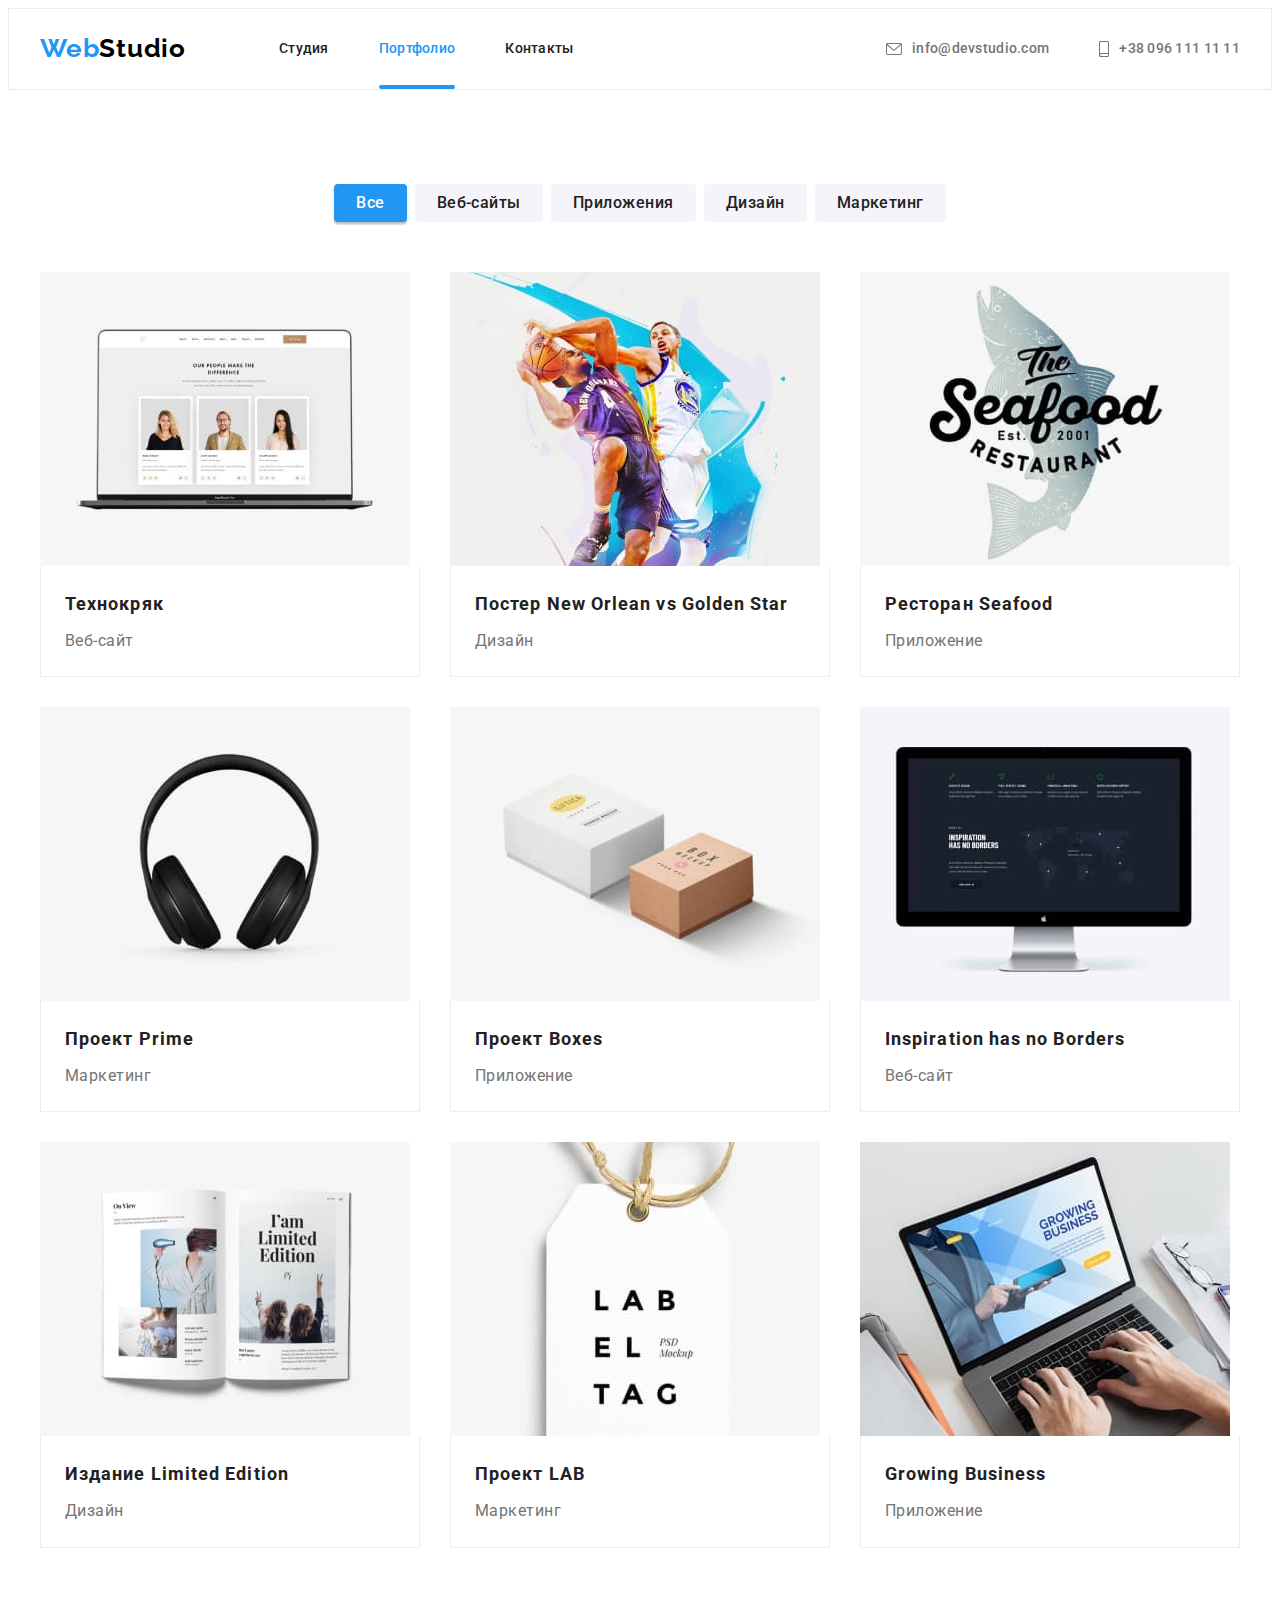
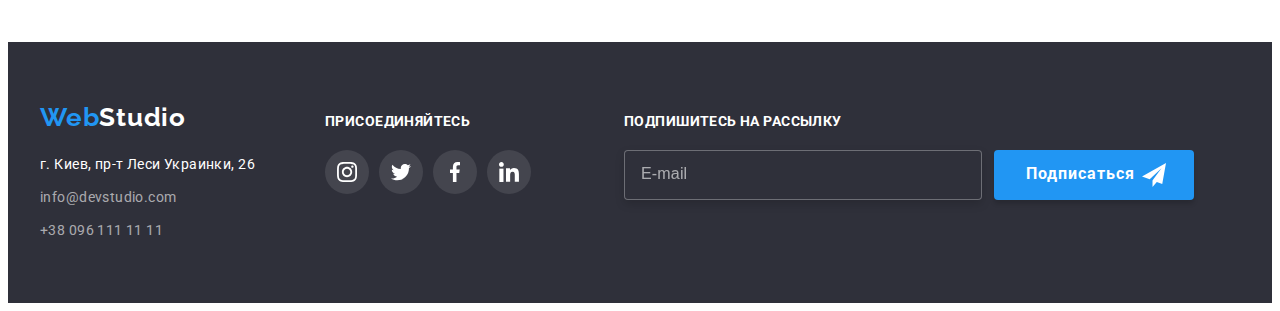
==== portfolio.html @ 841af029 "Homework 7" ====
<!DOCTYPE html>
<html lang="ru">
  <head>
    <meta charset="UTF-8" />
    <meta http-equiv="X-UA-Compatible" content="IE=edge" />
    <meta name="viewport" content="width=device-width, initial-scale=1.0" />
    <title>Портфолио</title>
    <link rel="preconnect" href="https://fonts.googleapis.com" />
    <link rel="preconnect" href="https://fonts.gstatic.com" crossorigin />
    <link
      href="https://fonts.googleapis.com/css2?family=Raleway:wght@700&family=Roboto:wght@400;500;700;900&display=swap"
      rel="stylesheet"
    />
    <link
      rel="stylesheet"
      href="https://cdnjs.cloudflare.com/ajax/libs/modern-normalize/1.1.0/modern-normalize.min.css"
      integrity="sha512-wpPYUAdjBVSE4KJnH1VR1HeZfpl1ub8YT/NKx4PuQ5NmX2tKuGu6U/JRp5y+Y8XG2tV+wKQpNHVUX03MfMFn9Q=="
      crossorigin="anonymous"
      referrerpolicy="no-referrer"
    />
    <link rel="stylesheet" href="./css/main.min.css" />
  </head>
  <body class="page">
    <!--Шапка страницы-->
    <header class="header-page">
      <div class="container header-container">
        <nav class="navigation">
          <a href="" class="logo header__logo link" lang="en"
            >Web<span class="header__logo accent">Studio</span></a
          >
          <ul class="site-nav list">
            <li class="site-nav__item">
              <a href="./index.html" class="site-nav__link link">Студия</a>
            </li>
            <li class="site-nav__item">
              <a href="" class="site-nav__link link current">Портфолио</a>
            </li>
            <li class="site-nav__item">
              <a href="" class="site-nav__link link">Контакты</a>
            </li>
          </ul>
        </nav>
        <ul class="contact list">
          <li class="contact__item">
            <a class="contact__link" href="mailto:info@devstudio.com">
              <svg class="contact__icon-nav" width="16" height="12">
                <use href="./images/icons.svg#icon-mail"></use>
              </svg>
              info@devstudio.com
            </a>
          </li>
          <li class="contact__item">
            <a class="contact__link contact-number" href="tel:+380961111111">
              <svg class="contact__icon-nav" width="10" height="16">
                <use href="./images/icons.svg#icon-smartphone"></use>
              </svg>
              +38 096 111 11 11</a
            >
          </li>
        </ul>
      </div>
    </header>

    <!--Кнопки навигации по сайту-->

    <main>
      <section class="portfolio-section section">
        <div class="container">
          <ul class="button-navigation">
            <li class="portfolio-list">
              <button type="button" class="portfolio-button-nav button-current">
                Все
              </button>
            </li>
            <li class="portfolio-list">
              <button type="button" class="portfolio-button-nav">
                Веб-сайты
              </button>
            </li>
            <li class="portfolio-list">
              <button type="button" class="portfolio-button-nav">
                Приложения
              </button>
            </li>
            <li class="portfolio-list">
              <button type="button" class="portfolio-button-nav">Дизайн</button>
            </li>
            <li class="portfolio-list">
              <button type="button" class="portfolio-button-nav">
                Маркетинг
              </button>
            </li>
          </ul>

          <!--Основная часть-->

          <!--Портфолио-->

          <ul class="portfolio list">
            <li class="portfolio-item">
              <a class="portfolio-link" href="">
                <div class="portfolio-list-img-wrapper">
                  <img
                    class="picture"
                    src="./images/portfolio/techno.jpg"
                    alt="Веб-сайт Технокряк"
                    width="370"
                    height="294"
                  />
                  <p class="overlay">
                    Ресурс предлагает комплексные предложения с разным уровнем
                    функционала и сервисов. Все это позволит посетителю получить
                    исчерпывающие сведения о компании или частном лице.
                  </p>
                </div>

                <div class="portfolio-content-wraper">
                  <h3 class="portfolio-title">Технокряк</h3>
                  <p class="portfolio-subtitle">Веб-сайт</p>
                </div>
              </a>
            </li>
            <li class="portfolio-item">
              <a class="portfolio-link" href="">
                <div class="portfolio-list-img-wrapper">
                  <img
                    class="picture"
                    src="./images/portfolio/poster.jpg"
                    alt="Дизайн постера
              Новый Орлеан против Золотой звезды"
                    width="370"
                    height="294"
                  />
                  <p class="overlay">
                    Ресурс предлагает комплексные предложения с разным уровнем
                    функционала и сервисов. Все это позволит посетителю получить
                    исчерпывающие сведения о компании или частном лице.
                  </p>
                </div>

                <div class="portfolio-content-wraper">
                  <h3 class="portfolio-title">
                    Постер New Orlean vs Golden Star
                  </h3>
                  <p class="portfolio-subtitle">Дизайн</p>
                </div>
              </a>
            </li>
            <li class="portfolio-item">
              <a class="portfolio-link" href="">
                <div class="portfolio-list-img-wrapper">
                  <img
                    class="picture"
                    src="./images/portfolio/restaurant.jpg"
                    alt="Логотип
              ресторана"
                    width="370"
                    height="294"
                  />
                  <p class="overlay">
                    Ресурс предлагает комплексные предложения с разным уровнем
                    функционала и сервисов. Все это позволит посетителю получить
                    исчерпывающие сведения о компании или частном лице.
                  </p>
                </div>

                <div class="portfolio-content-wraper">
                  <h3 class="portfolio-title">Ресторан Seafood</h3>
                  <p class="portfolio-subtitle">Приложение</p>
                </div>
              </a>
            </li>
            <li class="portfolio-item">
              <a class="portfolio-link" href="">
                <div class="portfolio-list-img-wrapper">
                  <img
                    class="picture"
                    src="./images/portfolio/project-prime.jpg"
                    alt="Наушники"
                    width="370"
                    height="294"
                  />
                  <p class="overlay">
                    Ресурс предлагает комплексные предложения с разным уровнем
                    функционала и сервисов. Все это позволит посетителю получить
                    исчерпывающие сведения о компании или частном лице.
                  </p>
                </div>

                <div class="portfolio-content-wraper">
                  <h3 class="portfolio-title">Проект Prime</h3>
                  <p class="portfolio-subtitle">Маркетинг</p>
                </div>
              </a>
            </li>
            <li class="portfolio-item">
              <a class="portfolio-link" href="">
                <div class="portfolio-list-img-wrapper">
                  <img
                    class="picture"
                    src="./images/portfolio/project-boxes.jpg"
                    alt="Коробки"
                    width="370"
                    height="294"
                  />
                  <p class="overlay">
                    Ресурс предлагает комплексные предложения с разным уровнем
                    функционала и сервисов. Все это позволит посетителю получить
                    исчерпывающие сведения о компании или частном лице.
                  </p>
                </div>

                <div class="portfolio-content-wraper">
                  <h3 class="portfolio-title">Проект Boxes</h3>
                  <p class="portfolio-subtitle">Приложение</p>
                </div>
              </a>
            </li>
            <li class="portfolio-item">
              <a class="portfolio-link" href="">
                <div class="portfolio-list-img-wrapper">
                  <img
                    class="picture"
                    src="./images/portfolio/inspiration.jpg"
                    alt="Веб-сайт на
              мониторе"
                    width="370"
                    height="294"
                  />
                  <p class="overlay">
                    Ресурс предлагает комплексные предложения с разным уровнем
                    функционала и сервисов. Все это позволит посетителю получить
                    исчерпывающие сведения о компании или частном лице.
                  </p>
                </div>

                <div class="portfolio-content-wraper">
                  <h3 class="portfolio-title">Inspiration has no Borders</h3>
                  <p class="portfolio-subtitle">Веб-сайт</p>
                </div>
              </a>
            </li>
            <li class="portfolio-item">
              <a class="portfolio-link" href="">
                <div class="portfolio-list-img-wrapper">
                  <img
                    class="picture"
                    src="./images/portfolio/limited-edition.jpg"
                    alt="Лимитированое издание"
                    width="370"
                    height="294"
                  />
                  <p class="overlay">
                    Ресурс предлагает комплексные предложения с разным уровнем
                    функционала и сервисов. Все это позволит посетителю получить
                    исчерпывающие сведения о компании или частном лице.
                  </p>
                </div>

                <div class="portfolio-content-wraper">
                  <h3 class="portfolio-title">Издание Limited Edition</h3>
                  <p class="portfolio-subtitle">Дизайн</p>
                </div>
              </a>
            </li>
            <li class="portfolio-item">
              <a class="portfolio-link" href="">
                <div class="portfolio-list-img-wrapper">
                  <img
                    class="picture"
                    src="./images/portfolio/project-lab.jpg"
                    alt="Бирка"
                    width="370"
                    height="294"
                  />
                  <p class="overlay">
                    Ресурс предлагает комплексные предложения с разным уровнем
                    функционала и сервисов. Все это позволит посетителю получить
                    исчерпывающие сведения о компании или частном лице.
                  </p>
                </div>

                <div class="portfolio-content-wraper">
                  <h3 class="portfolio-title">Проект LAB</h3>
                  <p class="portfolio-subtitle">Маркетинг</p>
                </div>
              </a>
            </li>
            <li class="portfolio-item">
              <a class="portfolio-link" href="">
                <div class="portfolio-list-img-wrapper">
                  <img
                    class="picture"
                    src="./images/portfolio/business.jpg"
                    alt="Приложение для
              работы з бизнесом"
                    width="370"
                    height="294"
                  />
                  <p class="overlay">
                    Ресурс предлагает комплексные предложения с разным уровнем
                    функционала и сервисов. Все это позволит посетителю получить
                    исчерпывающие сведения о компании или частном лице.
                  </p>
                </div>

                <div class="portfolio-content-wraper">
                  <h3 class="portfolio-title">Growing Business</h3>
                  <p class="portfolio-subtitle">Приложение</p>
                </div>
              </a>
            </li>
          </ul>
        </div>
      </section>
    </main>

    <!--Футер-->

    <footer class="footer">
      <div class="footer-nav-container container">
        <div>
          <a href="" class="logo footer__logo link" lang="en"
            >Web<span class="footer__logo accent">Studio</span></a
          >
          <address class="footer-adress">
            <ul class="footer-nav list">
              <li class="footer-nav__item adress">
                <a class="footer-nav__addres link" href=""
                  >г. Киев, пр-т Леси Украинки, 26</a
                >
              </li>
              <li class="footer-nav__item">
                <a
                  class="footer-nav__contact link"
                  href="mailto:info@devstudio.com"
                  >info@devstudio.com</a
                >
              </li>
              <li class="footer-nav__item">
                <a class="footer-nav__contact link" href="tel:+380961111111"
                  >+38 096 111 11 11</a
                >
              </li>
            </ul>
          </address>
        </div>
        <div class="footer-social-link-wrapper">
          <h3 class="footer-title">Присоединяйтесь</h3>
          <ul class="footer-social-icon list">
            <li>
              <a class="social-link social-link_theme_dark" href="">
                <svg class="social-link__icon-footer" width="20" height="20">
                  <use href="./images/icons.svg#icon-instagram"></use>
                </svg>
              </a>
            </li>
            <li>
              <a class="social-link social-link_theme_dark" href="">
                <svg class="social-link__icon-footer" width="20" height="20">
                  <use href="./images/icons.svg#icon-twitter"></use>
                </svg>
              </a>
            </li>
            <li>
              <a class="social-link social-link_theme_dark" href="">
                <svg class="social-link__icon-footer" width="20" height="20">
                  <use href="./images/icons.svg#icon-facebook"></use>
                </svg>
              </a>
            </li>
            <li>
              <a class="social-link social-link_theme_dark" href="">
                <svg class="social-link__icon-footer" width="20" height="20">
                  <use href="./images/icons.svg#icon-linkedin"></use>
                </svg>
              </a>
            </li>
          </ul>
        </div>

        <form class="contact-form-footer">
          <p class="contact-form-footer-subtitle">ПОДПИШИТЕСЬ НА РАССЫЛКУ</p>
          <div class="contact-form-footer-wrapper">
            <input
              type="email"
              id="user-email-footer"
              class="contact-form-input-footer"
              name="user-footer-email"
              placeholder="E-mail"
              required
            />
            <button type="submit" class="contact-form-footer-btn">
              Подписаться
              <svg class="contact-form-footer-btn__icon" width="24" height="24">
                <use href="./images/icons.svg#icon-send"></use>
              </svg>
            </button>
          </div>
        </form>
      </div>
    </footer>
  </body>
</html>
---- css/main.min.css ----
.visually-hidden.section-title,.visually-hidden.contact-form-checkbox{position:fixed;transform:scale(0)}:root{--primary-font-family: "Roboto", sans-serif;--secondary-font-family: "Raleway", sans-serif;--primary-text-color: #757575;--primary-background-color: #ffffff;--title-text-color: #212121;--accent-color: #2196f3;--logo-color: #000000;--section-background-color: #f5f4fa;--hero-background-color: #2f303a;--background-color-modal-btn: #188ce8;--header-border-color: #ececec;--content-border-color: #eeeeee;--hero-bg-img-color: #c4c4c4;--social-icon-color: #afb1b8}.page{font-family:"Roboto", sans-serif;background-color:var(--primary-background-color);color:var(--primary-text-color)}.list,.portfolio-list{list-style:none}.contact__link,.link,.portfolio-link{text-decoration:none}h1,h2,h3,h4,h5,h6,p{margin-top:0;margin-bottom:0}ul,ol{margin-top:0;margin-bottom:0;padding-left:0}.section{padding-top:94px;padding-bottom:94px}.site-nav .site-nav__link.current{color:var(--accent-color)}.link{transition:color 250ms cubic-bezier(0.4, 0, 0.2, 1)}.picture{display:block;max-height:100%;height:auto}.container{width:1200px;padding-left:15px;padding-right:15px;margin-left:auto;margin-right:auto}.portfolio-button-nav{font-family:inherit;font-weight:500;font-size:16px;line-height:1.6;text-align:center;letter-spacing:0.03em;color:var(--title-text-color);background-color:var(--section-background-color);cursor:pointer;border-style:none;padding:6px 22px;background:var(--section-background-color);border-radius:4px;transition:background-color 250ms cubic-bezier(0.4, 0, 0.2, 1),color 250ms cubic-bezier(0.4, 0, 0.2, 1),box-shadow 250ms cubic-bezier(0.4, 0, 0.2, 1)}.portfolio-button-nav:hover,.portfolio-button-nav:focus{color:var(--primary-background-color);background-color:var(--accent-color);box-shadow:0px 3px 1px rgba(0,0,0,0.1),0px 1px 2px rgba(0,0,0,0.08),0px 2px 2px rgba(0,0,0,0.12);border-radius:4px}.portfolio-button-nav.button-current{background-color:var(--accent-color);color:var(--primary-background-color);box-shadow:0px 3px 1px rgba(0,0,0,0.1),0px 1px 2px rgba(0,0,0,0.08),0px 2px 2px rgba(0,0,0,0.12)}.button-navigation{display:flex;justify-content:center;margin-bottom:50px}.button-navigation .portfolio-list:not(:last-child){margin-right:8px}.social-icon{display:flex;justify-content:space-between}.social-link_theme_light{display:flex;align-items:center;justify-content:center;width:44px;height:44px;border-radius:50%;transition:background-color 250ms cubic-bezier(0.4, 0, 0.2, 1)}.social-link_theme_light:hover,.social-link_theme_light:focus{background-color:var(--accent-color)}.social-link__icon{fill:var(--social-icon-color);transition:fill 250ms cubic-bezier(0.4, 0, 0.2, 1)}.social-link_theme_light:hover .social-link__icon,.social-link_theme_light:focus .social-link__icon{fill:var(--primary-background-color)}.clients-icon{display:flex;justify-content:space-between}.clients-icon__link{display:flex;align-items:center;justify-content:center;color:var(--social-icon-color);border:1px solid var(--social-icon-color);box-sizing:border-box;border-radius:4px;width:170px;height:92px;transition:color 250ms cubic-bezier(0.4, 0, 0.2, 1),border 250ms cubic-bezier(0.4, 0, 0.2, 1)}.clients-icon__link:hover,.clients-icon__link:focus{color:var(--accent-color);border:1px solid var(--accent-color)}.clients-icon__img{fill:currentColor}.footer-social-link-wrapper{width:206px;height:80px;margin-left:70px}.footer-social-icon{display:flex;justify-content:space-between}.social-link_theme_dark{display:flex;align-items:center;justify-content:center;width:44px;height:44px;border-radius:50%;background-color:rgba(255,255,255,0.1);transition:background-color 250ms cubic-bezier(0.4, 0, 0.2, 1)}.social-link_theme_dark:hover,.social-link_theme_dark:focus{background-color:var(--accent-color)}.social-link__icon-footer{fill:var(--primary-background-color)}.main-title{font-weight:900;font-size:44px;line-height:1.37;text-align:center;letter-spacing:0.06em;text-transform:uppercase;color:var(--primary-background-color);margin-bottom:30px}.section-title{font-weight:700;font-size:36px;line-height:1.17;letter-spacing:0.03em;color:var(--title-text-color)}.section-title{color:var(--title-text-color);text-align:center;margin-bottom:50px}.header__logo{font-family:"Raleway", sans-serif;display:inline-block;padding:12px 0;font-weight:700;font-size:26px;line-height:1.2;letter-spacing:0.03em;color:var(--accent-color);margin-right:93px}.header__logo .accent{color:var(--logo-color);margin-right:0px}.footer__logo{font-family:"Raleway", sans-serif;font-style:normal;font-weight:700;font-size:26px;line-height:1.2;letter-spacing:0.03em;color:var(--accent-color)}.footer__logo.accent{color:var(--primary-background-color)}.backdrop{position:fixed;top:0;left:0;width:100vw;height:100vh;background-color:rgba(0,0,0,0.2);transition:opacity 250ms cubic-bezier(0.4, 0, 0.2, 1),visibility 250ms cubic-bezier(0.4, 0, 0.2, 1)}.backdrop.is-hidden{opacity:0;visibility:hidden;pointer-events:none}.modal{position:absolute;width:528px;top:50%;left:50%;transform:translate(-50%, -50%);padding:40px;background-color:var(--primary-background-color);box-shadow:0px 1px 3px rgba(0,0,0,0.12),0px 1px 1px rgba(0,0,0,0.14),0px 2px 1px rgba(0,0,0,0.2);border-radius:4px}.modal-close-btn{position:absolute;display:flex;justify-content:center;align-items:center;cursor:pointer;width:30px;height:30px;border-radius:50%;padding:0px;border:1px solid rgba(0,0,0,0.1);background-color:transparent;top:8px;right:8px}.modal-close-icon{transition:fill 250ms cubic-bezier(0.4, 0, 0.2, 1)}.modal-close-icon:focus,.modal-close-icon:hover{fill:var(--accent-color)}.contact-form-subtitle{font-family:inherit;font-weight:700;font-size:20px;line-height:1.2;text-align:center;letter-spacing:0.03em;color:var(--title-text-color);margin-bottom:12px}.contact-field-wrapper{display:block;position:relative;margin-bottom:10px;margin-top:4px}.contact-field-wrapper__form-input{width:100%;height:40px;border:1px solid rgba(33,33,33,0.2);border-radius:4px;padding-left:42px;transition:border-color 250ms cubic-bezier(0.4, 0, 0.2, 1);cursor:pointer}.contact-field-wrapper__form-input:focus{border-color:var(--accent-color);outline:none}.form-text-wrapper{font-family:inherit;font-weight:400;font-size:12px;line-height:1;letter-spacing:0.01em;color:var(--primary-text-color)}.contact-form-text{width:100%;padding:12px 16px;height:120px;resize:none;margin-top:4px;border:1px solid rgba(33,33,33,0.2);border-radius:4px;transition:border-color 250ms cubic-bezier(0.4, 0, 0.2, 1)}.contact-form-text:focus{border-color:var(--accent-color);outline:none}.contact-form-text::placeholder{font-family:inherit;font-weight:400;font-size:14px;line-height:1.14;letter-spacing:0.01em;color:rgba(117,117,117,0.5)}.contact-field-wrapper__form-icon{width:18px;height:18px;position:absolute;left:12px;top:50%;transform:translateY(-50%);transition:fill 250ms cubic-bezier(0.4, 0, 0.2, 1)}.contact-field-wrapper__form-input:focus+.contact-field-wrapper__form-icon{fill:var(--accent-color)}.contact-form-checkbox-wrapper{margin-top:20px}.contact-form-checkbox-text{font-family:inherit;font-weight:400;font-size:14px;line-height:1.9;letter-spacing:0.03em;color:var(--primary-text-color);display:flex;align-items:center}.contact-form-checkbox-text::before{content:"";display:inline-block;width:16px;height:15px;border-radius:2px;border:2px solid var(--title-text-color);cursor:pointer;margin-right:9px;margin-left:12px}.contact-form-checkbox:focus+.contact-form-checkbox-text::before{outline:1px solid var(--accent-color)}.contact-form-checkbox:checked+.contact-form-checkbox-text::before{background-color:var(--accent-color);background-repeat:no-repeat;background-position:50% 50%;border:none;background-image:url("../images/Vector.svg")}.checkbox-text-link{color:var(--accent-color)}.contact-form-submit-btn{font-family:inherit;font-weight:700;font-size:16px;line-height:1.9;display:flex;align-items:center;letter-spacing:0.06em;color:var(--primary-background-color);background-color:var(--accent-color);cursor:pointer;margin-left:auto;margin-right:auto;box-shadow:0px 4px 4px rgba(0,0,0,0.15);transition:background-color 250ms cubic-bezier(0.4, 0, 0.2, 1);justify-content:center;width:200px;height:50px;border-radius:4px;border:none;padding:10px 32px;margin-top:30px}.contact-form-submit-btn:focus,.contact-form-submit-btn:hover{background-color:var(--background-color-modal-btn)}.contact-form-footer-wrapper{display:flex;align-items:center;justify-content:center}.contact-form-footer-subtitle{font-family:inherit;font-weight:700;font-size:14px;line-height:1.14;letter-spacing:0.03em;margin-bottom:20px;text-transform:uppercase;color:var(--primary-background-color)}.contact-form-footer{margin-left:93px}.contact-form-input-footer{display:inline-block;width:100%;height:50px;width:358px;border:1px solid rgba(255,255,255,0.3);box-sizing:border-box;filter:drop-shadow(0px 4px 4px rgba(0,0,0,0.15));border-radius:4px;padding-left:16px;margin-right:12px;background-color:var(--hero-background-color);color:var(--primary-background-color);cursor:pointer}.contact-form-input-footer::placeholder{font-family:inherit;font-weight:400;font-size:16px;line-height:1.3;letter-spacing:0.01em;color:rgba(255,255,255,0.6)}.contact-form-footer-btn__icon{width:24px;height:24px;position:absolute;top:50%;right:28px;margin-left:10px;transform:translateY(-50%)}.contact-form-footer-btn{display:inline-block;font-family:inherit;position:relative;font-weight:700;font-size:16px;line-height:1.9;display:flex;align-items:center;letter-spacing:0.06em;color:var(--primary-background-color);background-color:var(--accent-color);cursor:pointer;width:200px;height:50px;box-shadow:0px 4px 4px rgba(0,0,0,0.15);border-radius:4px;border:none;padding:10px 32px;margin-left:auto;margin-right:auto;transition:background-color 250ms cubic-bezier(0.4, 0, 0.2, 1)}.contact-form-footer-btn:hover,.contact-form-footer-btn:focus{background-color:var(--background-color-modal-btn)}.header-page{border:1px solid var(--header-border-color)}.header-container{display:flex;align-items:center}.navigation{display:flex}.contact,.site-nav{display:flex;align-items:center}.site-nav .site-nav__item:not(:last-child){margin-right:50px}.contact{margin-left:auto}.contact-number{margin-left:50px}.site-nav .link{font-family:"Roboto", sans-serif;position:relative;display:inline-block;padding:32px 0;font-weight:500;font-size:14px;line-height:1.14;letter-spacing:0.02em;color:var(--title-text-color)}.site-nav .link:hover,.site-nav .link:focus{color:var(--accent-color)}.site-nav .link.current{color:var(--accent-color)}.contact__link{display:flex;align-items:center;font-weight:500;font-size:14px;line-height:1.14;letter-spacing:0.02em;color:var(--primary-text-color);transition:color 250ms cubic-bezier(0.4, 0, 0.2, 1)}.contact__link:hover,.contact__link:focus{color:var(--accent-color)}.contact__icon-nav{fill:currentColor;margin-right:10px}.current::after{content:"";position:absolute;background-color:var(--accent-color);border-radius:2px;height:4px;width:100%;bottom:0;left:0}.features__icon-wrapper{display:flex;align-items:center;justify-content:center;width:270px;height:120px;background:var(--section-background-color);border-radius:4px;margin-bottom:30px}.feature-title{font-weight:700;font-size:14px;line-height:1.14;letter-spacing:0.03em;text-transform:uppercase;color:var(--title-text-color);margin-bottom:10px}.features-desc{font-weight:400;font-size:14px;line-height:1.71;letter-spacing:0.03em;color:var(--primary-text-color)}.features-section{margin-right:auto;margin-left:auto;padding-top:94px}.features{display:flex;flex-wrap:wrap;margin-right:-30px;margin-bottom:-30px}.feature__item{margin-right:30px;margin-bottom:30px;flex-basis:calc((100% - 120px) / 4)}.company__item{position:relative}.company__item-name{position:absolute;font-family:"Roboto", sans-serif;font-weight:700;font-size:14px;line-height:1.2;text-align:center;letter-spacing:0.03em;color:var(--primary-background-color);background-color:rgba(47,48,58,0.8);padding-top:27px;padding-bottom:27px;text-align:center;bottom:0;left:0;width:100%}.company{display:flex;flex-wrap:wrap;margin-right:-30px;margin-bottom:-30px}.company__item{flex-basis:calc((100% - 90px) / 3);margin-right:30px;margin-bottom:30px}.team-title{font-weight:500;font-size:16px;line-height:1.19;text-align:center;letter-spacing:0.03em;color:var(--title-text-color);margin-bottom:10px}.team-subtitle{font-size:16px;line-height:1.19;text-align:center;letter-spacing:0.03em;color:var(--primary-text-color);margin-bottom:16px}.section-team{background-color:var(--section-background-color)}.team{display:flex;flex-wrap:wrap;margin-right:-30px;margin-bottom:-30px}.team__member{margin-right:30px;margin-bottom:30px;flex-basis:calc((100% - 120px) / 4);box-shadow:0px 1px 3px rgba(0,0,0,0.12),0px 1px 1px rgba(0,0,0,0.14),0px 2px 1px rgba(0,0,0,0.2)}.portfolio-list-img-wrapper{position:relative;overflow:hidden}.member-content-wraper{background:var(--primary-background-color);box-shadow:0px 1px 3px rgba(0,0,0,0.12),0px 1px 1px rgba(0,0,0,0.14),0px 2px 1px rgba(0,0,0,0.2);border-radius:0px 0px 4px 4px;padding-top:30px;padding-bottom:30px;padding-left:32px;padding-right:32px;border-top:none}.portfolio-content-wraper{background:var(--primary-background-color);border:1px solid var(--content-border-color);box-sizing:border-box;padding:20px 24px;border-top:none}.portfolio-title{font-weight:700;font-size:18px;line-height:2;letter-spacing:0.06em;color:var(--title-text-color);margin-bottom:4px}.portfolio-subtitle{font-size:16px;line-height:1.9;letter-spacing:0.03em;color:var(--primary-text-color)}.portfolio{display:flex;flex-wrap:wrap;margin-right:-30px;margin-bottom:-30px}.portfolio-item{flex-basis:calc((100% - 90px) / 3);margin-right:30px;margin-bottom:30px}.portfolio-link{display:block}.portfolio-link:hover{box-shadow:0px 1px 1px rgba(0,0,0,0.12),0px 4px 4px rgba(0,0,0,0.06),1px 4px 6px rgba(0,0,0,0.16)}.overlay{font-family:"Roboto", sans-serif;font-weight:400;font-size:18px;line-height:1.6;letter-spacing:0.03em;position:absolute;top:0;left:0;width:100%;height:100%;background-color:rgba(33,150,243,0.9);color:var(--primary-background-color);padding:63px 24px;overflow:auto;transform:translateY(100%);transition:transform 250ms cubic-bezier(0.4, 0, 0.2, 1)}.portfolio-link:hover .overlay,.portfolio-link:focus .overlay{transform:translateY(0%)}.footer{padding-top:60px;padding-bottom:60px;background-color:var(--hero-background-color)}.footer-nav__item:not(:last-child){margin-bottom:9px}.footer-nav__addres{font-style:normal;font-size:14px;line-height:1.71;letter-spacing:0.03em;color:var(--primary-background-color)}.footer-nav__contact{font-style:normal;font-size:14px;line-height:1.71;letter-spacing:0.03em;color:rgba(255,255,255,0.6)}.footer-nav__contact:hover,.footer-nav__contact:focus{color:var(--accent-color)}.footer-nav{margin-top:20px}.footer-title{font-family:inherit;font-style:normal;font-weight:700;font-size:14px;line-height:1.14;letter-spacing:0.03em;text-transform:uppercase;color:var(--primary-background-color);margin-bottom:20px}.footer-nav-container{display:flex;align-items:baseline}.hero-wraper{text-align:center}.hero{display:flex;flex-direction:column;justify-content:center;align-items:center;text-align:center;margin-left:auto;margin-right:auto;height:600px;max-width:1600px;background-image:linear-gradient(rgba(47,48,58,0.4), rgba(47,48,58,0.4)),url("../images/hero.jpg");background-color:var(--hero-bg-img-color);background-size:cover;background-position:center}.modal-button{font-family:inherit;font-weight:700;font-size:16px;line-height:1.9;display:flex;align-items:center;letter-spacing:0.06em;color:var(--primary-background-color);background-color:var(--accent-color);cursor:pointer;margin-left:auto;margin-right:auto;box-shadow:0px 4px 4px rgba(0,0,0,0.15);transition:background-color 250ms cubic-bezier(0.4, 0, 0.2, 1);text-align:center;min-width:200px;border-radius:4px;border:none;padding:10px 32px}.modal-button:hover,.modal-button:focus{background-color:var(--background-color-modal-btn)}
/*# sourceMappingURL=main.min.css.map */
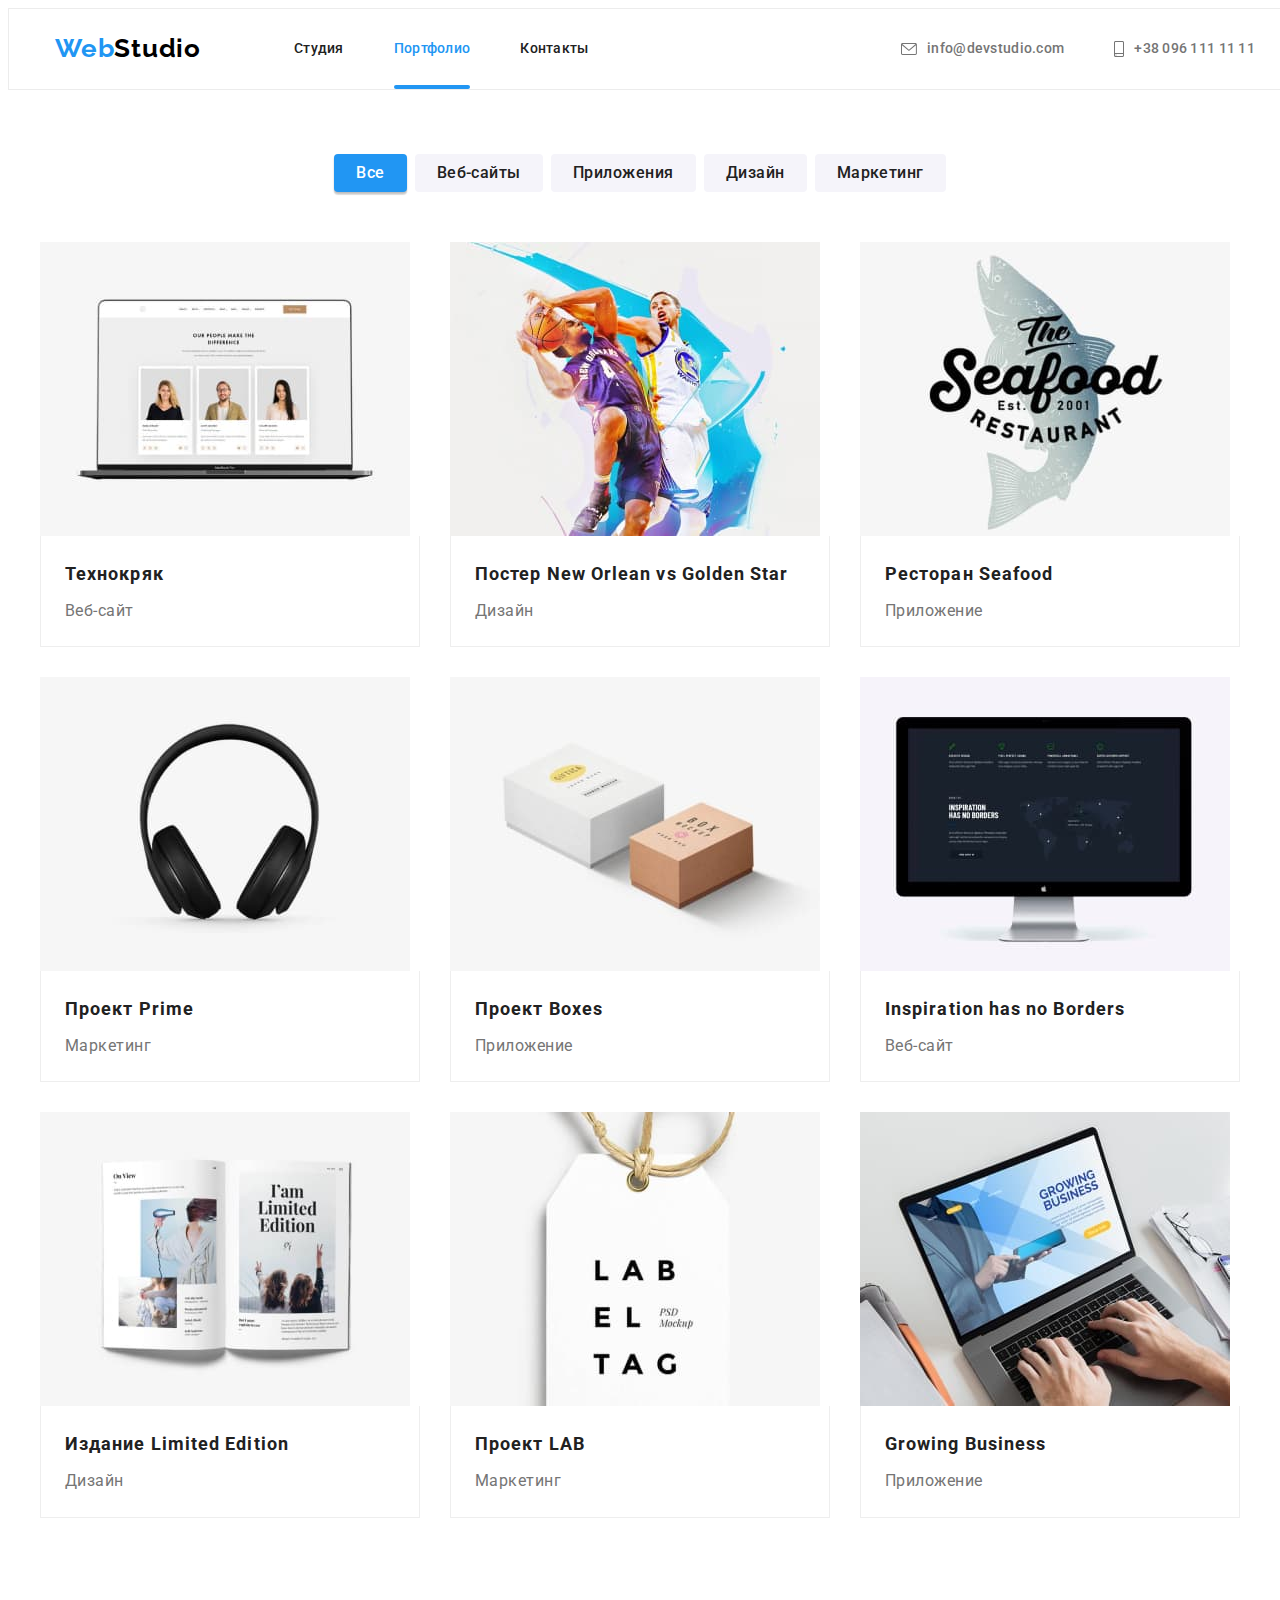
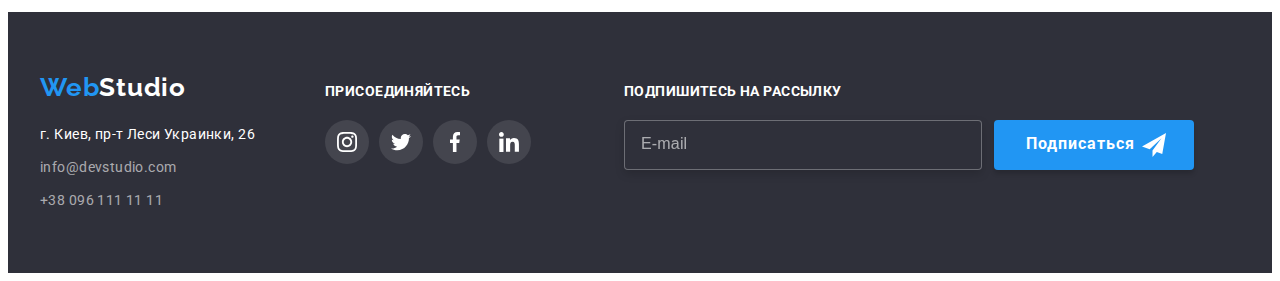
==== commit 214c0d83: "Виправлена робота" ====
--- a/portfolio.html
+++ b/portfolio.html
@@ -22,7 +22,7 @@
   </head>
   <body class="page">
     <!--Шапка страницы-->
-    <header class="header-page">
+    <header class="header portfolio">
       <div class="container header-container">
         <nav class="navigation">
           <a href="" class="logo header__logo link" lang="en"
--- a/css/main.min.css
+++ b/css/main.min.css
@@ -1,2 +1,2 @@
-.visually-hidden.section-title,.visually-hidden.contact-form-checkbox{position:fixed;transform:scale(0)}:root{--primary-font-family: "Roboto", sans-serif;--secondary-font-family: "Raleway", sans-serif;--primary-text-color: #757575;--primary-background-color: #ffffff;--title-text-color: #212121;--accent-color: #2196f3;--logo-color: #000000;--section-background-color: #f5f4fa;--hero-background-color: #2f303a;--background-color-modal-btn: #188ce8;--header-border-color: #ececec;--content-border-color: #eeeeee;--hero-bg-img-color: #c4c4c4;--social-icon-color: #afb1b8}.page{font-family:"Roboto", sans-serif;background-color:var(--primary-background-color);color:var(--primary-text-color)}.list,.portfolio-list{list-style:none}.contact__link,.link,.portfolio-link{text-decoration:none}h1,h2,h3,h4,h5,h6,p{margin-top:0;margin-bottom:0}ul,ol{margin-top:0;margin-bottom:0;padding-left:0}.section{padding-top:94px;padding-bottom:94px}.site-nav .site-nav__link.current{color:var(--accent-color)}.link{transition:color 250ms cubic-bezier(0.4, 0, 0.2, 1)}.picture{display:block;max-height:100%;height:auto}.container{width:1200px;padding-left:15px;padding-right:15px;margin-left:auto;margin-right:auto}.portfolio-button-nav{font-family:inherit;font-weight:500;font-size:16px;line-height:1.6;text-align:center;letter-spacing:0.03em;color:var(--title-text-color);background-color:var(--section-background-color);cursor:pointer;border-style:none;padding:6px 22px;background:var(--section-background-color);border-radius:4px;transition:background-color 250ms cubic-bezier(0.4, 0, 0.2, 1),color 250ms cubic-bezier(0.4, 0, 0.2, 1),box-shadow 250ms cubic-bezier(0.4, 0, 0.2, 1)}.portfolio-button-nav:hover,.portfolio-button-nav:focus{color:var(--primary-background-color);background-color:var(--accent-color);box-shadow:0px 3px 1px rgba(0,0,0,0.1),0px 1px 2px rgba(0,0,0,0.08),0px 2px 2px rgba(0,0,0,0.12);border-radius:4px}.portfolio-button-nav.button-current{background-color:var(--accent-color);color:var(--primary-background-color);box-shadow:0px 3px 1px rgba(0,0,0,0.1),0px 1px 2px rgba(0,0,0,0.08),0px 2px 2px rgba(0,0,0,0.12)}.button-navigation{display:flex;justify-content:center;margin-bottom:50px}.button-navigation .portfolio-list:not(:last-child){margin-right:8px}.social-icon{display:flex;justify-content:space-between}.social-link_theme_light{display:flex;align-items:center;justify-content:center;width:44px;height:44px;border-radius:50%;transition:background-color 250ms cubic-bezier(0.4, 0, 0.2, 1)}.social-link_theme_light:hover,.social-link_theme_light:focus{background-color:var(--accent-color)}.social-link__icon{fill:var(--social-icon-color);transition:fill 250ms cubic-bezier(0.4, 0, 0.2, 1)}.social-link_theme_light:hover .social-link__icon,.social-link_theme_light:focus .social-link__icon{fill:var(--primary-background-color)}.clients-icon{display:flex;justify-content:space-between}.clients-icon__link{display:flex;align-items:center;justify-content:center;color:var(--social-icon-color);border:1px solid var(--social-icon-color);box-sizing:border-box;border-radius:4px;width:170px;height:92px;transition:color 250ms cubic-bezier(0.4, 0, 0.2, 1),border 250ms cubic-bezier(0.4, 0, 0.2, 1)}.clients-icon__link:hover,.clients-icon__link:focus{color:var(--accent-color);border:1px solid var(--accent-color)}.clients-icon__img{fill:currentColor}.footer-social-link-wrapper{width:206px;height:80px;margin-left:70px}.footer-social-icon{display:flex;justify-content:space-between}.social-link_theme_dark{display:flex;align-items:center;justify-content:center;width:44px;height:44px;border-radius:50%;background-color:rgba(255,255,255,0.1);transition:background-color 250ms cubic-bezier(0.4, 0, 0.2, 1)}.social-link_theme_dark:hover,.social-link_theme_dark:focus{background-color:var(--accent-color)}.social-link__icon-footer{fill:var(--primary-background-color)}.main-title{font-weight:900;font-size:44px;line-height:1.37;text-align:center;letter-spacing:0.06em;text-transform:uppercase;color:var(--primary-background-color);margin-bottom:30px}.section-title{font-weight:700;font-size:36px;line-height:1.17;letter-spacing:0.03em;color:var(--title-text-color)}.section-title{color:var(--title-text-color);text-align:center;margin-bottom:50px}.header__logo{font-family:"Raleway", sans-serif;display:inline-block;padding:12px 0;font-weight:700;font-size:26px;line-height:1.2;letter-spacing:0.03em;color:var(--accent-color);margin-right:93px}.header__logo .accent{color:var(--logo-color);margin-right:0px}.footer__logo{font-family:"Raleway", sans-serif;font-style:normal;font-weight:700;font-size:26px;line-height:1.2;letter-spacing:0.03em;color:var(--accent-color)}.footer__logo.accent{color:var(--primary-background-color)}.backdrop{position:fixed;top:0;left:0;width:100vw;height:100vh;background-color:rgba(0,0,0,0.2);transition:opacity 250ms cubic-bezier(0.4, 0, 0.2, 1),visibility 250ms cubic-bezier(0.4, 0, 0.2, 1)}.backdrop.is-hidden{opacity:0;visibility:hidden;pointer-events:none}.modal{position:absolute;width:528px;top:50%;left:50%;transform:translate(-50%, -50%);padding:40px;background-color:var(--primary-background-color);box-shadow:0px 1px 3px rgba(0,0,0,0.12),0px 1px 1px rgba(0,0,0,0.14),0px 2px 1px rgba(0,0,0,0.2);border-radius:4px}.modal-close-btn{position:absolute;display:flex;justify-content:center;align-items:center;cursor:pointer;width:30px;height:30px;border-radius:50%;padding:0px;border:1px solid rgba(0,0,0,0.1);background-color:transparent;top:8px;right:8px}.modal-close-icon{transition:fill 250ms cubic-bezier(0.4, 0, 0.2, 1)}.modal-close-icon:focus,.modal-close-icon:hover{fill:var(--accent-color)}.contact-form-subtitle{font-family:inherit;font-weight:700;font-size:20px;line-height:1.2;text-align:center;letter-spacing:0.03em;color:var(--title-text-color);margin-bottom:12px}.contact-field-wrapper{display:block;position:relative;margin-bottom:10px;margin-top:4px}.contact-field-wrapper__form-input{width:100%;height:40px;border:1px solid rgba(33,33,33,0.2);border-radius:4px;padding-left:42px;transition:border-color 250ms cubic-bezier(0.4, 0, 0.2, 1);cursor:pointer}.contact-field-wrapper__form-input:focus{border-color:var(--accent-color);outline:none}.form-text-wrapper{font-family:inherit;font-weight:400;font-size:12px;line-height:1;letter-spacing:0.01em;color:var(--primary-text-color)}.contact-form-text{width:100%;padding:12px 16px;height:120px;resize:none;margin-top:4px;border:1px solid rgba(33,33,33,0.2);border-radius:4px;transition:border-color 250ms cubic-bezier(0.4, 0, 0.2, 1)}.contact-form-text:focus{border-color:var(--accent-color);outline:none}.contact-form-text::placeholder{font-family:inherit;font-weight:400;font-size:14px;line-height:1.14;letter-spacing:0.01em;color:rgba(117,117,117,0.5)}.contact-field-wrapper__form-icon{width:18px;height:18px;position:absolute;left:12px;top:50%;transform:translateY(-50%);transition:fill 250ms cubic-bezier(0.4, 0, 0.2, 1)}.contact-field-wrapper__form-input:focus+.contact-field-wrapper__form-icon{fill:var(--accent-color)}.contact-form-checkbox-wrapper{margin-top:20px}.contact-form-checkbox-text{font-family:inherit;font-weight:400;font-size:14px;line-height:1.9;letter-spacing:0.03em;color:var(--primary-text-color);display:flex;align-items:center}.contact-form-checkbox-text::before{content:"";display:inline-block;width:16px;height:15px;border-radius:2px;border:2px solid var(--title-text-color);cursor:pointer;margin-right:9px;margin-left:12px}.contact-form-checkbox:focus+.contact-form-checkbox-text::before{outline:1px solid var(--accent-color)}.contact-form-checkbox:checked+.contact-form-checkbox-text::before{background-color:var(--accent-color);background-repeat:no-repeat;background-position:50% 50%;border:none;background-image:url("../images/Vector.svg")}.checkbox-text-link{color:var(--accent-color)}.contact-form-submit-btn{font-family:inherit;font-weight:700;font-size:16px;line-height:1.9;display:flex;align-items:center;letter-spacing:0.06em;color:var(--primary-background-color);background-color:var(--accent-color);cursor:pointer;margin-left:auto;margin-right:auto;box-shadow:0px 4px 4px rgba(0,0,0,0.15);transition:background-color 250ms cubic-bezier(0.4, 0, 0.2, 1);justify-content:center;width:200px;height:50px;border-radius:4px;border:none;padding:10px 32px;margin-top:30px}.contact-form-submit-btn:focus,.contact-form-submit-btn:hover{background-color:var(--background-color-modal-btn)}.contact-form-footer-wrapper{display:flex;align-items:center;justify-content:center}.contact-form-footer-subtitle{font-family:inherit;font-weight:700;font-size:14px;line-height:1.14;letter-spacing:0.03em;margin-bottom:20px;text-transform:uppercase;color:var(--primary-background-color)}.contact-form-footer{margin-left:93px}.contact-form-input-footer{display:inline-block;width:100%;height:50px;width:358px;border:1px solid rgba(255,255,255,0.3);box-sizing:border-box;filter:drop-shadow(0px 4px 4px rgba(0,0,0,0.15));border-radius:4px;padding-left:16px;margin-right:12px;background-color:var(--hero-background-color);color:var(--primary-background-color);cursor:pointer}.contact-form-input-footer::placeholder{font-family:inherit;font-weight:400;font-size:16px;line-height:1.3;letter-spacing:0.01em;color:rgba(255,255,255,0.6)}.contact-form-footer-btn__icon{width:24px;height:24px;position:absolute;top:50%;right:28px;margin-left:10px;transform:translateY(-50%)}.contact-form-footer-btn{display:inline-block;font-family:inherit;position:relative;font-weight:700;font-size:16px;line-height:1.9;display:flex;align-items:center;letter-spacing:0.06em;color:var(--primary-background-color);background-color:var(--accent-color);cursor:pointer;width:200px;height:50px;box-shadow:0px 4px 4px rgba(0,0,0,0.15);border-radius:4px;border:none;padding:10px 32px;margin-left:auto;margin-right:auto;transition:background-color 250ms cubic-bezier(0.4, 0, 0.2, 1)}.contact-form-footer-btn:hover,.contact-form-footer-btn:focus{background-color:var(--background-color-modal-btn)}.header-page{border:1px solid var(--header-border-color)}.header-container{display:flex;align-items:center}.navigation{display:flex}.contact,.site-nav{display:flex;align-items:center}.site-nav .site-nav__item:not(:last-child){margin-right:50px}.contact{margin-left:auto}.contact-number{margin-left:50px}.site-nav .link{font-family:"Roboto", sans-serif;position:relative;display:inline-block;padding:32px 0;font-weight:500;font-size:14px;line-height:1.14;letter-spacing:0.02em;color:var(--title-text-color)}.site-nav .link:hover,.site-nav .link:focus{color:var(--accent-color)}.site-nav .link.current{color:var(--accent-color)}.contact__link{display:flex;align-items:center;font-weight:500;font-size:14px;line-height:1.14;letter-spacing:0.02em;color:var(--primary-text-color);transition:color 250ms cubic-bezier(0.4, 0, 0.2, 1)}.contact__link:hover,.contact__link:focus{color:var(--accent-color)}.contact__icon-nav{fill:currentColor;margin-right:10px}.current::after{content:"";position:absolute;background-color:var(--accent-color);border-radius:2px;height:4px;width:100%;bottom:0;left:0}.features__icon-wrapper{display:flex;align-items:center;justify-content:center;width:270px;height:120px;background:var(--section-background-color);border-radius:4px;margin-bottom:30px}.feature-title{font-weight:700;font-size:14px;line-height:1.14;letter-spacing:0.03em;text-transform:uppercase;color:var(--title-text-color);margin-bottom:10px}.features-desc{font-weight:400;font-size:14px;line-height:1.71;letter-spacing:0.03em;color:var(--primary-text-color)}.features-section{margin-right:auto;margin-left:auto;padding-top:94px}.features{display:flex;flex-wrap:wrap;margin-right:-30px;margin-bottom:-30px}.feature__item{margin-right:30px;margin-bottom:30px;flex-basis:calc((100% - 120px) / 4)}.company__item{position:relative}.company__item-name{position:absolute;font-family:"Roboto", sans-serif;font-weight:700;font-size:14px;line-height:1.2;text-align:center;letter-spacing:0.03em;color:var(--primary-background-color);background-color:rgba(47,48,58,0.8);padding-top:27px;padding-bottom:27px;text-align:center;bottom:0;left:0;width:100%}.company{display:flex;flex-wrap:wrap;margin-right:-30px;margin-bottom:-30px}.company__item{flex-basis:calc((100% - 90px) / 3);margin-right:30px;margin-bottom:30px}.team-title{font-weight:500;font-size:16px;line-height:1.19;text-align:center;letter-spacing:0.03em;color:var(--title-text-color);margin-bottom:10px}.team-subtitle{font-size:16px;line-height:1.19;text-align:center;letter-spacing:0.03em;color:var(--primary-text-color);margin-bottom:16px}.section-team{background-color:var(--section-background-color)}.team{display:flex;flex-wrap:wrap;margin-right:-30px;margin-bottom:-30px}.team__member{margin-right:30px;margin-bottom:30px;flex-basis:calc((100% - 120px) / 4);box-shadow:0px 1px 3px rgba(0,0,0,0.12),0px 1px 1px rgba(0,0,0,0.14),0px 2px 1px rgba(0,0,0,0.2)}.portfolio-list-img-wrapper{position:relative;overflow:hidden}.member-content-wraper{background:var(--primary-background-color);box-shadow:0px 1px 3px rgba(0,0,0,0.12),0px 1px 1px rgba(0,0,0,0.14),0px 2px 1px rgba(0,0,0,0.2);border-radius:0px 0px 4px 4px;padding-top:30px;padding-bottom:30px;padding-left:32px;padding-right:32px;border-top:none}.portfolio-content-wraper{background:var(--primary-background-color);border:1px solid var(--content-border-color);box-sizing:border-box;padding:20px 24px;border-top:none}.portfolio-title{font-weight:700;font-size:18px;line-height:2;letter-spacing:0.06em;color:var(--title-text-color);margin-bottom:4px}.portfolio-subtitle{font-size:16px;line-height:1.9;letter-spacing:0.03em;color:var(--primary-text-color)}.portfolio{display:flex;flex-wrap:wrap;margin-right:-30px;margin-bottom:-30px}.portfolio-item{flex-basis:calc((100% - 90px) / 3);margin-right:30px;margin-bottom:30px}.portfolio-link{display:block}.portfolio-link:hover{box-shadow:0px 1px 1px rgba(0,0,0,0.12),0px 4px 4px rgba(0,0,0,0.06),1px 4px 6px rgba(0,0,0,0.16)}.overlay{font-family:"Roboto", sans-serif;font-weight:400;font-size:18px;line-height:1.6;letter-spacing:0.03em;position:absolute;top:0;left:0;width:100%;height:100%;background-color:rgba(33,150,243,0.9);color:var(--primary-background-color);padding:63px 24px;overflow:auto;transform:translateY(100%);transition:transform 250ms cubic-bezier(0.4, 0, 0.2, 1)}.portfolio-link:hover .overlay,.portfolio-link:focus .overlay{transform:translateY(0%)}.footer{padding-top:60px;padding-bottom:60px;background-color:var(--hero-background-color)}.footer-nav__item:not(:last-child){margin-bottom:9px}.footer-nav__addres{font-style:normal;font-size:14px;line-height:1.71;letter-spacing:0.03em;color:var(--primary-background-color)}.footer-nav__contact{font-style:normal;font-size:14px;line-height:1.71;letter-spacing:0.03em;color:rgba(255,255,255,0.6)}.footer-nav__contact:hover,.footer-nav__contact:focus{color:var(--accent-color)}.footer-nav{margin-top:20px}.footer-title{font-family:inherit;font-style:normal;font-weight:700;font-size:14px;line-height:1.14;letter-spacing:0.03em;text-transform:uppercase;color:var(--primary-background-color);margin-bottom:20px}.footer-nav-container{display:flex;align-items:baseline}.hero-wraper{text-align:center}.hero{display:flex;flex-direction:column;justify-content:center;align-items:center;text-align:center;margin-left:auto;margin-right:auto;height:600px;max-width:1600px;background-image:linear-gradient(rgba(47,48,58,0.4), rgba(47,48,58,0.4)),url("../images/hero.jpg");background-color:var(--hero-bg-img-color);background-size:cover;background-position:center}.modal-button{font-family:inherit;font-weight:700;font-size:16px;line-height:1.9;display:flex;align-items:center;letter-spacing:0.06em;color:var(--primary-background-color);background-color:var(--accent-color);cursor:pointer;margin-left:auto;margin-right:auto;box-shadow:0px 4px 4px rgba(0,0,0,0.15);transition:background-color 250ms cubic-bezier(0.4, 0, 0.2, 1);text-align:center;min-width:200px;border-radius:4px;border:none;padding:10px 32px}.modal-button:hover,.modal-button:focus{background-color:var(--background-color-modal-btn)}
+.visually-hidden.section-title,.visually-hidden.contact-form-checkbox{position:fixed;transform:scale(0)}:root{--primary-font-family: "Roboto", sans-serif;--secondary-font-family: "Raleway", sans-serif;--primary-text-color: #757575;--primary-background-color: #ffffff;--title-text-color: #212121;--accent-color: #2196f3;--logo-color: #000000;--section-background-color: #f5f4fa;--hero-background-color: #2f303a;--background-color-modal-btn: #188ce8;--header-border-color: #ececec;--content-border-color: #eeeeee;--hero-bg-img-color: #c4c4c4;--social-icon-color: #afb1b8}.list,.portfolio-list{list-style:none}.contact__link,.link,.portfolio-link{text-decoration:none}h1,h2,h3,h4,h5,h6,p{margin-top:0;margin-bottom:0}ul,ol{margin-top:0;margin-bottom:0;padding-left:0}.section{padding-top:94px;padding-bottom:94px}.site-nav .site-nav__link.current{color:var(--accent-color)}.link{transition:color 250ms cubic-bezier(0.4, 0, 0.2, 1)}.page{font-family:"Roboto", sans-serif;background-color:var(--primary-background-color);color:var(--primary-text-color)}.picture{display:block;max-height:100%;height:auto}.container{width:1200px;padding-left:15px;padding-right:15px;margin-left:auto;margin-right:auto}.portfolio-button-nav{font-family:inherit;font-weight:500;font-size:16px;line-height:1.6;text-align:center;letter-spacing:0.03em;color:var(--title-text-color);background-color:var(--section-background-color);cursor:pointer;border-style:none;padding:6px 22px;background:var(--section-background-color);border-radius:4px;transition:background-color 250ms cubic-bezier(0.4, 0, 0.2, 1),color 250ms cubic-bezier(0.4, 0, 0.2, 1),box-shadow 250ms cubic-bezier(0.4, 0, 0.2, 1)}.portfolio-button-nav:hover,.portfolio-button-nav:focus{color:var(--primary-background-color);background-color:var(--accent-color);box-shadow:0px 3px 1px rgba(0,0,0,0.1),0px 1px 2px rgba(0,0,0,0.08),0px 2px 2px rgba(0,0,0,0.12);border-radius:4px}.portfolio-button-nav.button-current{background-color:var(--accent-color);color:var(--primary-background-color);box-shadow:0px 3px 1px rgba(0,0,0,0.1),0px 1px 2px rgba(0,0,0,0.08),0px 2px 2px rgba(0,0,0,0.12)}.button-navigation{display:flex;justify-content:center;margin-bottom:50px}.button-navigation .portfolio-list:not(:last-child){margin-right:8px}.social-icon{display:flex;justify-content:space-between}.social-link_theme_light{display:flex;align-items:center;justify-content:center;width:44px;height:44px;border-radius:50%;transition:background-color 250ms cubic-bezier(0.4, 0, 0.2, 1)}.social-link_theme_light:hover,.social-link_theme_light:focus{background-color:var(--accent-color)}.social-link__icon{fill:var(--social-icon-color);transition:fill 250ms cubic-bezier(0.4, 0, 0.2, 1)}.social-link_theme_light:hover .social-link__icon,.social-link_theme_light:focus .social-link__icon{fill:var(--primary-background-color)}.clients-icon{display:flex;justify-content:space-between}.clients-icon__link{display:flex;align-items:center;justify-content:center;color:var(--social-icon-color);border:1px solid var(--social-icon-color);box-sizing:border-box;border-radius:4px;width:170px;height:92px;transition:color 250ms cubic-bezier(0.4, 0, 0.2, 1),border 250ms cubic-bezier(0.4, 0, 0.2, 1)}.clients-icon__link:hover,.clients-icon__link:focus{color:var(--accent-color);border:1px solid var(--accent-color)}.clients-icon__img{fill:currentColor}.footer-social-link-wrapper{width:206px;height:80px;margin-left:70px}.footer-social-icon{display:flex;justify-content:space-between}.social-link_theme_dark{display:flex;align-items:center;justify-content:center;width:44px;height:44px;border-radius:50%;background-color:rgba(255,255,255,0.1);transition:background-color 250ms cubic-bezier(0.4, 0, 0.2, 1)}.social-link_theme_dark:hover,.social-link_theme_dark:focus{background-color:var(--accent-color)}.social-link__icon-footer{fill:var(--primary-background-color)}.main-title{font-weight:900;font-size:44px;line-height:1.37;text-align:center;letter-spacing:0.06em;text-transform:uppercase;color:var(--primary-background-color);margin-bottom:30px}.section-title{font-weight:700;font-size:36px;line-height:1.17;letter-spacing:0.03em;color:var(--title-text-color)}.section-title{color:var(--title-text-color);text-align:center;margin-bottom:50px}.header__logo{font-family:"Raleway", sans-serif;display:inline-block;padding:12px 0;font-weight:700;font-size:26px;line-height:1.2;letter-spacing:0.03em;color:var(--accent-color);margin-right:93px}.header__logo .accent{color:var(--logo-color);margin-right:0px}.footer__logo{font-family:"Raleway", sans-serif;font-style:normal;font-weight:700;font-size:26px;line-height:1.2;letter-spacing:0.03em;color:var(--accent-color)}.footer__logo.accent{color:var(--primary-background-color)}.backdrop{position:fixed;top:0;left:0;width:100vw;height:100vh;background-color:rgba(0,0,0,0.2);transition:opacity 250ms cubic-bezier(0.4, 0, 0.2, 1),visibility 250ms cubic-bezier(0.4, 0, 0.2, 1)}.backdrop.is-hidden{opacity:0;visibility:hidden;pointer-events:none}.modal{position:absolute;width:528px;top:50%;left:50%;transform:translate(-50%, -50%);padding:40px;background-color:var(--primary-background-color);box-shadow:0px 1px 3px rgba(0,0,0,0.12),0px 1px 1px rgba(0,0,0,0.14),0px 2px 1px rgba(0,0,0,0.2);border-radius:4px}.modal-close-btn{position:absolute;display:flex;justify-content:center;align-items:center;cursor:pointer;width:30px;height:30px;border-radius:50%;padding:0px;border:1px solid rgba(0,0,0,0.1);background-color:transparent;top:8px;right:8px}.modal-close-icon{transition:fill 250ms cubic-bezier(0.4, 0, 0.2, 1)}.modal-close-icon:focus,.modal-close-icon:hover{fill:var(--accent-color)}.contact-form-subtitle{font-family:inherit;font-weight:700;font-size:20px;line-height:1.2;text-align:center;letter-spacing:0.03em;color:var(--title-text-color);margin-bottom:12px}.contact-field-wrapper{display:block;position:relative;margin-bottom:10px;margin-top:4px}.contact-field-wrapper__form-input{width:100%;height:40px;border:1px solid rgba(33,33,33,0.2);border-radius:4px;padding-left:42px;transition:border-color 250ms cubic-bezier(0.4, 0, 0.2, 1);cursor:pointer}.contact-field-wrapper__form-input:focus{border-color:var(--accent-color);outline:none}.form-text-wrapper{font-family:inherit;font-weight:400;font-size:12px;line-height:1;letter-spacing:0.01em;color:var(--primary-text-color)}.contact-form-text{width:100%;padding:12px 16px;height:120px;resize:none;margin-top:4px;border:1px solid rgba(33,33,33,0.2);border-radius:4px;transition:border-color 250ms cubic-bezier(0.4, 0, 0.2, 1)}.contact-form-text:focus{border-color:var(--accent-color);outline:none}.contact-form-text::placeholder{font-family:inherit;font-weight:400;font-size:14px;line-height:1.14;letter-spacing:0.01em;color:rgba(117,117,117,0.5)}.contact-field-wrapper__form-icon{width:18px;height:18px;position:absolute;left:12px;top:50%;transform:translateY(-50%);transition:fill 250ms cubic-bezier(0.4, 0, 0.2, 1)}.contact-field-wrapper__form-input:focus+.contact-field-wrapper__form-icon{fill:var(--accent-color)}.contact-form-checkbox-wrapper{margin-top:20px}.contact-form-checkbox-text{font-family:inherit;font-weight:400;font-size:14px;line-height:1.9;letter-spacing:0.03em;color:var(--primary-text-color);display:flex;align-items:center}.contact-form-checkbox-text::before{content:"";display:inline-block;width:16px;height:15px;border-radius:2px;border:2px solid var(--title-text-color);cursor:pointer;margin-right:9px;margin-left:12px}.contact-form-checkbox:focus+.contact-form-checkbox-text::before{outline:1px solid var(--accent-color)}.contact-form-checkbox:checked+.contact-form-checkbox-text::before{background-color:var(--accent-color);background-repeat:no-repeat;background-position:50% 50%;border:none;background-image:url("../images/Vector.svg")}.checkbox-text-link{color:var(--accent-color)}.contact-form-submit-btn{font-family:inherit;font-weight:700;font-size:16px;line-height:1.9;display:flex;align-items:center;letter-spacing:0.06em;color:var(--primary-background-color);background-color:var(--accent-color);cursor:pointer;margin-left:auto;margin-right:auto;box-shadow:0px 4px 4px rgba(0,0,0,0.15);transition:background-color 250ms cubic-bezier(0.4, 0, 0.2, 1);justify-content:center;width:200px;height:50px;border-radius:4px;border:none;padding:10px 32px;margin-top:30px}.contact-form-submit-btn:focus,.contact-form-submit-btn:hover{background-color:var(--background-color-modal-btn)}.contact-form-footer-wrapper{display:flex;align-items:center;justify-content:center}.contact-form-footer-subtitle{font-family:inherit;font-weight:700;font-size:14px;line-height:1.14;letter-spacing:0.03em;margin-bottom:20px;text-transform:uppercase;color:var(--primary-background-color)}.contact-form-footer{margin-left:93px}.contact-form-input-footer{display:inline-block;width:100%;height:50px;width:358px;border:1px solid rgba(255,255,255,0.3);box-sizing:border-box;filter:drop-shadow(0px 4px 4px rgba(0,0,0,0.15));border-radius:4px;padding-left:16px;margin-right:12px;background-color:var(--hero-background-color);color:var(--primary-background-color);cursor:pointer}.contact-form-input-footer::placeholder{font-family:inherit;font-weight:400;font-size:16px;line-height:1.3;letter-spacing:0.01em;color:rgba(255,255,255,0.6)}.contact-form-footer-btn__icon{width:24px;height:24px;position:absolute;top:50%;right:28px;margin-left:10px;transform:translateY(-50%)}.contact-form-footer-btn{display:inline-block;font-family:inherit;position:relative;font-weight:700;font-size:16px;line-height:1.9;display:flex;align-items:center;letter-spacing:0.06em;color:var(--primary-background-color);background-color:var(--accent-color);cursor:pointer;width:200px;height:50px;box-shadow:0px 4px 4px rgba(0,0,0,0.15);border-radius:4px;border:none;padding:10px 32px;margin-left:auto;margin-right:auto;transition:background-color 250ms cubic-bezier(0.4, 0, 0.2, 1)}.contact-form-footer-btn:hover,.contact-form-footer-btn:focus{background-color:var(--background-color-modal-btn)}.header.portfolio{border:1px solid var(--header-border-color)}.header-container{display:flex;align-items:center}.navigation{display:flex}.contact,.site-nav{display:flex;align-items:center}.site-nav .site-nav__item:not(:last-child){margin-right:50px}.contact{margin-left:auto}.contact-number{margin-left:50px}.site-nav .link{font-family:"Roboto", sans-serif;position:relative;display:inline-block;padding:32px 0;font-weight:500;font-size:14px;line-height:1.14;letter-spacing:0.02em;color:var(--title-text-color)}.site-nav .link:hover,.site-nav .link:focus{color:var(--accent-color)}.site-nav .link.current{color:var(--accent-color)}.contact__link{display:flex;align-items:center;font-weight:500;font-size:14px;line-height:1.14;letter-spacing:0.02em;color:var(--primary-text-color);transition:color 250ms cubic-bezier(0.4, 0, 0.2, 1)}.contact__link:hover,.contact__link:focus{color:var(--accent-color)}.contact__icon-nav{fill:currentColor;margin-right:10px}.current::after{content:"";position:absolute;background-color:var(--accent-color);border-radius:2px;height:4px;width:100%;bottom:0;left:0}.features__icon-wrapper{display:flex;align-items:center;justify-content:center;width:270px;height:120px;background:var(--section-background-color);border-radius:4px;margin-bottom:30px}.feature-title{font-weight:700;font-size:14px;line-height:1.14;letter-spacing:0.03em;text-transform:uppercase;color:var(--title-text-color);margin-bottom:10px}.features-desc{font-weight:400;font-size:14px;line-height:1.71;letter-spacing:0.03em;color:var(--primary-text-color)}.features-section{margin-right:auto;margin-left:auto;padding-top:94px}.features{display:flex;flex-wrap:wrap;margin-right:-30px;margin-bottom:-30px}.features__item{margin-right:30px;margin-bottom:30px;flex-basis:calc((100% - 120px) / 4)}.company__item{position:relative}.company__item-name{position:absolute;font-family:"Roboto", sans-serif;font-weight:700;font-size:14px;line-height:1.2;text-align:center;letter-spacing:0.03em;color:var(--primary-background-color);background-color:rgba(47,48,58,0.8);padding-top:27px;padding-bottom:27px;text-align:center;bottom:0;left:0;width:100%}.company{display:flex;flex-wrap:wrap;margin-right:-30px;margin-bottom:-30px}.company__item{flex-basis:calc((100% - 90px) / 3);margin-right:30px;margin-bottom:30px}.team-title{font-weight:500;font-size:16px;line-height:1.19;text-align:center;letter-spacing:0.03em;color:var(--title-text-color);margin-bottom:10px}.team-subtitle{font-size:16px;line-height:1.19;text-align:center;letter-spacing:0.03em;color:var(--primary-text-color);margin-bottom:16px}.section-team{background-color:var(--section-background-color)}.team{display:flex;flex-wrap:wrap;margin-right:-30px;margin-bottom:-30px}.team__member{margin-right:30px;margin-bottom:30px;flex-basis:calc((100% - 120px) / 4);box-shadow:0px 1px 3px rgba(0,0,0,0.12),0px 1px 1px rgba(0,0,0,0.14),0px 2px 1px rgba(0,0,0,0.2)}.portfolio-list-img-wrapper{position:relative;overflow:hidden}.member-content-wraper{background:var(--primary-background-color);box-shadow:0px 1px 3px rgba(0,0,0,0.12),0px 1px 1px rgba(0,0,0,0.14),0px 2px 1px rgba(0,0,0,0.2);border-radius:0px 0px 4px 4px;padding-top:30px;padding-bottom:30px;padding-left:32px;padding-right:32px;border-top:none}.portfolio-content-wraper{background:var(--primary-background-color);border:1px solid var(--content-border-color);box-sizing:border-box;padding:20px 24px;border-top:none}.portfolio-title{font-weight:700;font-size:18px;line-height:2;letter-spacing:0.06em;color:var(--title-text-color);margin-bottom:4px}.portfolio-subtitle{font-size:16px;line-height:1.9;letter-spacing:0.03em;color:var(--primary-text-color)}.portfolio{display:flex;flex-wrap:wrap;margin-right:-30px;margin-bottom:-30px}.portfolio-item{flex-basis:calc((100% - 90px) / 3);margin-right:30px;margin-bottom:30px}.portfolio-link{display:block}.portfolio-link:hover{box-shadow:0px 1px 1px rgba(0,0,0,0.12),0px 4px 4px rgba(0,0,0,0.06),1px 4px 6px rgba(0,0,0,0.16)}.overlay{font-family:"Roboto", sans-serif;font-weight:400;font-size:18px;line-height:1.6;letter-spacing:0.03em;position:absolute;top:0;left:0;width:100%;height:100%;background-color:rgba(33,150,243,0.9);color:var(--primary-background-color);padding:63px 24px;overflow:auto;transform:translateY(100%);transition:transform 250ms cubic-bezier(0.4, 0, 0.2, 1)}.portfolio-link:hover .overlay,.portfolio-link:focus .overlay{transform:translateY(0%)}.footer{padding-top:60px;padding-bottom:60px;background-color:var(--hero-background-color)}.footer-nav__item:not(:last-child){margin-bottom:9px}.footer-nav__addres{font-style:normal;font-size:14px;line-height:1.71;letter-spacing:0.03em;color:var(--primary-background-color)}.footer-nav__contact{font-style:normal;font-size:14px;line-height:1.71;letter-spacing:0.03em;color:rgba(255,255,255,0.6)}.footer-nav__contact:hover,.footer-nav__contact:focus{color:var(--accent-color)}.footer-nav{margin-top:20px}.footer-title{font-family:inherit;font-style:normal;font-weight:700;font-size:14px;line-height:1.14;letter-spacing:0.03em;text-transform:uppercase;color:var(--primary-background-color);margin-bottom:20px}.footer-nav-container{display:flex;align-items:baseline}.hero-wraper{text-align:center}.hero{display:flex;flex-direction:column;justify-content:center;align-items:center;text-align:center;margin-left:auto;margin-right:auto;height:600px;max-width:1600px;background-image:linear-gradient(rgba(47,48,58,0.4), rgba(47,48,58,0.4)),url("../images/hero.jpg");background-color:var(--hero-bg-img-color);background-size:cover;background-position:center}.modal-button{font-family:inherit;font-weight:700;font-size:16px;line-height:1.9;display:flex;align-items:center;letter-spacing:0.06em;color:var(--primary-background-color);background-color:var(--accent-color);cursor:pointer;margin-left:auto;margin-right:auto;box-shadow:0px 4px 4px rgba(0,0,0,0.15);transition:background-color 250ms cubic-bezier(0.4, 0, 0.2, 1);text-align:center;min-width:200px;border-radius:4px;border:none;padding:10px 32px}.modal-button:hover,.modal-button:focus{background-color:var(--background-color-modal-btn)}
 /*# sourceMappingURL=main.min.css.map */